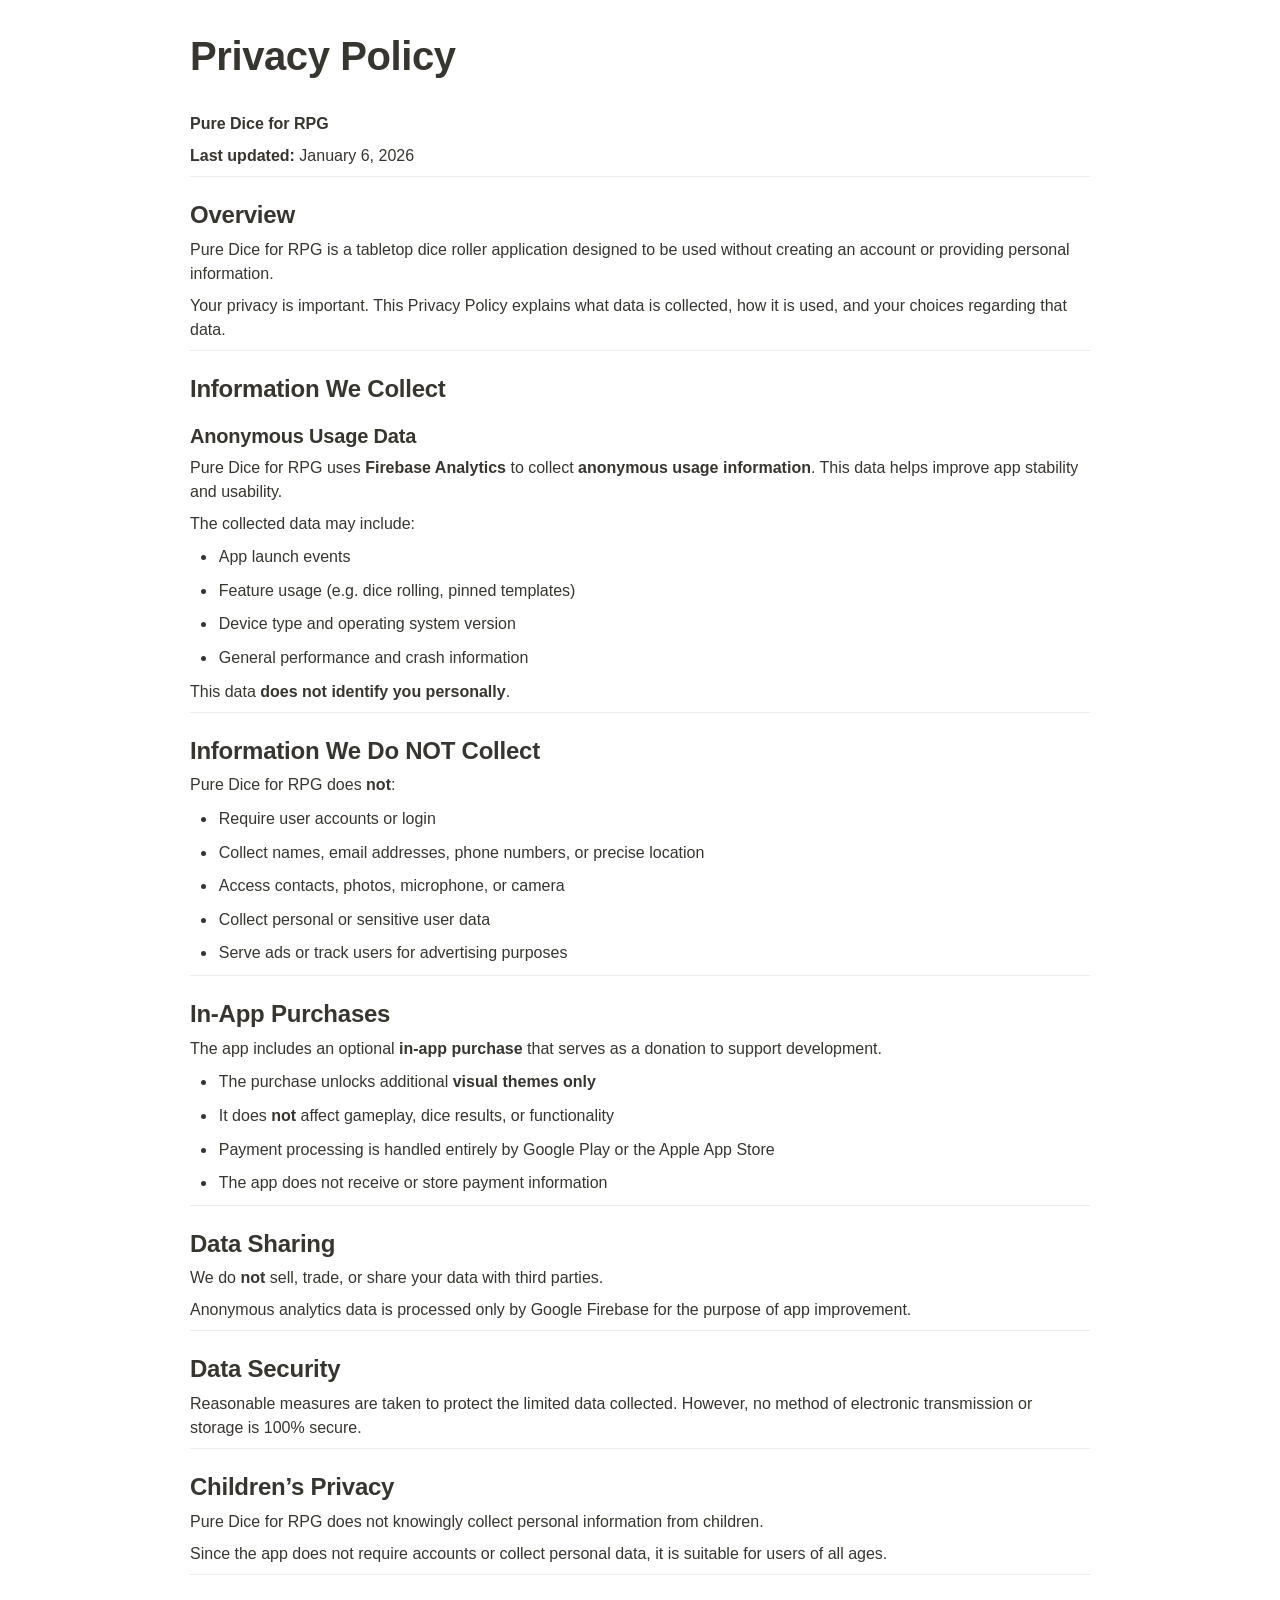
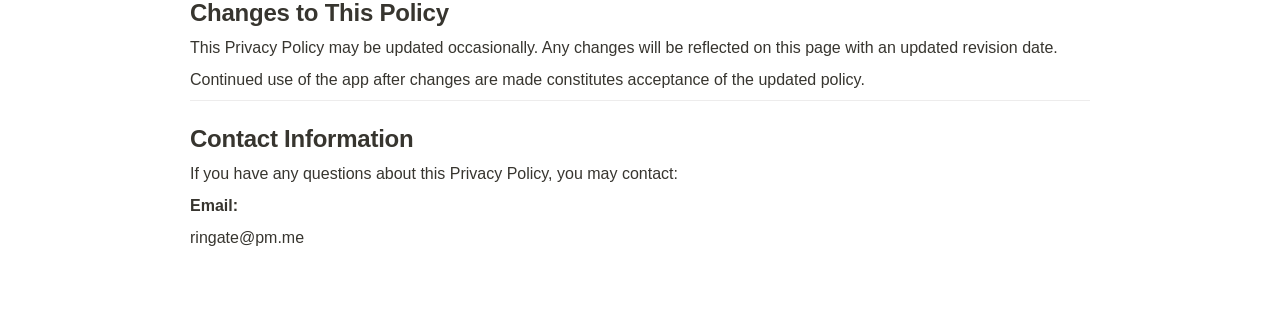
==== pure-dice-privacy.html @ 01a272df "added apps privacy policy files" ====
<html><head><meta http-equiv="Content-Type" content="text/html; charset=utf-8"/><title>Privacy Policy</title><style>
/* cspell:disable-file */
/* webkit printing magic: print all background colors */
html {
	-webkit-print-color-adjust: exact;
}
* {
	box-sizing: border-box;
	-webkit-print-color-adjust: exact;
}

html,
body {
	margin: 0;
	padding: 0;
}
@media only screen {
	body {
		margin: 2em auto;
		max-width: 900px;
		color: rgb(55, 53, 47);
	}
}

body {
	line-height: 1.5;
	white-space: pre-wrap;
}

a,
a.visited {
	color: inherit;
	text-decoration: underline;
}

.pdf-relative-link-path {
	font-size: 80%;
	color: #444;
}

h1,
h2,
h3 {
	letter-spacing: -0.01em;
	line-height: 1.2;
	font-weight: 600;
	margin-bottom: 0;
}

/* Override strong tags inside headings to maintain consistent weight */
h1 strong,
h2 strong,
h3 strong {
	font-weight: 600;
}

.page-title {
	font-size: 2.5rem;
	font-weight: 700;
	margin-top: 0;
	margin-bottom: 0.75em;
}

h1 {
	font-size: 1.875rem;
	margin-top: 1.875rem;
}

h2 {
	font-size: 1.5rem;
	margin-top: 1.5rem;
}

h3 {
	font-size: 1.25rem;
	margin-top: 1.25rem;
}

.source {
	border: 1px solid #ddd;
	border-radius: 3px;
	padding: 1.5em;
	word-break: break-all;
}

.callout {
	border-radius: 10px;
	padding: 1rem;
}

figure {
	margin: 1.25em 0;
	page-break-inside: avoid;
}

figcaption {
	opacity: 0.5;
	font-size: 85%;
	margin-top: 0.5em;
}

mark {
	background-color: transparent;
}

.indented {
	padding-left: 1.5em;
}

hr {
	background: transparent;
	display: block;
	width: 100%;
	height: 1px;
	visibility: visible;
	border: none;
	border-bottom: 1px solid rgba(55, 53, 47, 0.09);
}

img {
	max-width: 100%;
}

@media only print {
	img {
		max-height: 100vh;
		object-fit: contain;
	}
}

@page {
	margin: 1in;
}

.collection-content {
	font-size: 0.875rem;
}

.collection-content td {
	white-space: pre-wrap;
	word-break: break-word;
}

.column-list {
	display: flex;
	justify-content: space-between;
}

.column {
	padding: 0 1em;
}

.column:first-child {
	padding-left: 0;
}

.column:last-child {
	padding-right: 0;
}

.table_of_contents-item {
	display: block;
	font-size: 0.875rem;
	line-height: 1.3;
	padding: 0.125rem;
}

.table_of_contents-indent-1 {
	margin-left: 1.5rem;
}

.table_of_contents-indent-2 {
	margin-left: 3rem;
}

.table_of_contents-indent-3 {
	margin-left: 4.5rem;
}

.table_of_contents-link {
	text-decoration: none;
	opacity: 0.7;
	border-bottom: 1px solid rgba(55, 53, 47, 0.18);
}

table,
th,
td {
	border: 1px solid rgba(55, 53, 47, 0.09);
	border-collapse: collapse;
}

table {
	border-left: none;
	border-right: none;
}

th,
td {
	font-weight: normal;
	padding: 0.25em 0.5em;
	line-height: 1.5;
	min-height: 1.5em;
	text-align: left;
}

th {
	color: rgba(55, 53, 47, 0.6);
}

ol,
ul {
	margin: 0;
	margin-block-start: 0.6em;
	margin-block-end: 0.6em;
}

li > ol:first-child,
li > ul:first-child {
	margin-block-start: 0.6em;
}

ul > li {
	list-style: disc;
}

ul.to-do-list {
	padding-inline-start: 0;
}

ul.to-do-list > li {
	list-style: none;
}

.to-do-children-checked {
	text-decoration: line-through;
	opacity: 0.375;
}

ul.toggle > li {
	list-style: none;
}

ul {
	padding-inline-start: 1.7em;
}

ul > li {
	padding-left: 0.1em;
}

ol {
	padding-inline-start: 1.6em;
}

ol > li {
	padding-left: 0.2em;
}

.mono ol {
	padding-inline-start: 2em;
}

.mono ol > li {
	text-indent: -0.4em;
}

.toggle {
	padding-inline-start: 0em;
	list-style-type: none;
}

/* Indent toggle children */
.toggle > li > details {
	padding-left: 1.7em;
}

.toggle > li > details > summary {
	margin-left: -1.1em;
}

.selected-value {
	display: inline-block;
	padding: 0 0.5em;
	background: rgba(206, 205, 202, 0.5);
	border-radius: 3px;
	margin-right: 0.5em;
	margin-top: 0.3em;
	margin-bottom: 0.3em;
	white-space: nowrap;
}

.collection-title {
	display: inline-block;
	margin-right: 1em;
}

.page-description {
	margin-bottom: 2em;
}

.simple-table {
	margin-top: 1em;
	font-size: 0.875rem;
	empty-cells: show;
}
.simple-table td {
	height: 29px;
	min-width: 120px;
}

.simple-table th {
	height: 29px;
	min-width: 120px;
}

.simple-table-header-color {
	background: rgb(247, 246, 243);
	color: black;
}
.simple-table-header {
	font-weight: 500;
}

time {
	opacity: 0.5;
}

.icon {
	display: inline-flex;
	align-items: center;
	justify-content: center;
	max-width: 1.2em;
	max-height: 1.2em;
	text-decoration: none;
	vertical-align: text-bottom;
	margin-right: 0.5em;
}

img.icon {
	border-radius: 3px;
}

.callout img.notion-static-icon {
	width: 1em;
	height: 1em;
}

.callout p {
	margin: 0;
}

.callout h1,
.callout h2,
.callout h3 {
	margin: 0 0 0.6rem;
}

.user-icon {
	width: 1.5em;
	height: 1.5em;
	border-radius: 100%;
	margin-right: 0.5rem;
}

.user-icon-inner {
	font-size: 0.8em;
}

.text-icon {
	border: 1px solid #000;
	text-align: center;
}

.page-cover-image {
	display: block;
	object-fit: cover;
	width: 100%;
	max-height: 30vh;
}

.page-header-icon {
	font-size: 3rem;
	margin-bottom: 1rem;
}

.page-header-icon-with-cover {
	margin-top: -0.72em;
	margin-left: 0.07em;
}

.page-header-icon img {
	border-radius: 3px;
}

.link-to-page {
	margin: 1em 0;
	padding: 0;
	border: none;
	font-weight: 500;
}

p > .user {
	opacity: 0.5;
}

td > .user,
td > time {
	white-space: nowrap;
}

input[type="checkbox"] {
	transform: scale(1.5);
	margin-right: 0.6em;
	vertical-align: middle;
}

p {
	margin-top: 0.5em;
	margin-bottom: 0.5em;
}

.image {
	border: none;
	margin: 1.5em 0;
	padding: 0;
	border-radius: 0;
	text-align: center;
}

.code,
code {
	background: rgba(135, 131, 120, 0.15);
	border-radius: 3px;
	padding: 0.2em 0.4em;
	border-radius: 3px;
	font-size: 85%;
	tab-size: 2;
}

code {
	color: #eb5757;
}

.code {
	padding: 1.5em 1em;
}

.code-wrap {
	white-space: pre-wrap;
	word-break: break-all;
}

.code > code {
	background: none;
	padding: 0;
	font-size: 100%;
	color: inherit;
}

blockquote {
	font-size: 1em;
	margin: 1em 0;
	padding-left: 1em;
	border-left: 3px solid rgb(55, 53, 47);
}

blockquote.quote-large {
	font-size: 1.25em;
}

.bookmark {
	text-decoration: none;
	max-height: 8em;
	padding: 0;
	display: flex;
	width: 100%;
	align-items: stretch;
}

.bookmark-title {
	font-size: 0.85em;
	overflow: hidden;
	text-overflow: ellipsis;
	height: 1.75em;
	white-space: nowrap;
}

.bookmark-text {
	display: flex;
	flex-direction: column;
}

.bookmark-info {
	flex: 4 1 180px;
	padding: 12px 14px 14px;
	display: flex;
	flex-direction: column;
	justify-content: space-between;
}

.bookmark-image {
	width: 33%;
	flex: 1 1 180px;
	display: block;
	position: relative;
	object-fit: cover;
	border-radius: 1px;
}

.bookmark-description {
	color: rgba(55, 53, 47, 0.6);
	font-size: 0.75em;
	overflow: hidden;
	max-height: 4.5em;
	word-break: break-word;
}

.bookmark-href {
	font-size: 0.75em;
	margin-top: 0.25em;
}

.sans { font-family: ui-sans-serif, -apple-system, BlinkMacSystemFont, "Segoe UI Variable Display", "Segoe UI", Helvetica, "Apple Color Emoji", Arial, sans-serif, "Segoe UI Emoji", "Segoe UI Symbol"; }
.code { font-family: "SFMono-Regular", Menlo, Consolas, "PT Mono", "Liberation Mono", Courier, monospace; }
.serif { font-family: Lyon-Text, Georgia, ui-serif, serif; }
.mono { font-family: iawriter-mono, Nitti, Menlo, Courier, monospace; }
.pdf .sans { font-family: Inter, ui-sans-serif, -apple-system, BlinkMacSystemFont, "Segoe UI Variable Display", "Segoe UI", Helvetica, "Apple Color Emoji", Arial, sans-serif, "Segoe UI Emoji", "Segoe UI Symbol", 'Twemoji', 'Noto Color Emoji', 'Noto Sans CJK JP'; }
.pdf:lang(zh-CN) .sans { font-family: Inter, ui-sans-serif, -apple-system, BlinkMacSystemFont, "Segoe UI Variable Display", "Segoe UI", Helvetica, "Apple Color Emoji", Arial, sans-serif, "Segoe UI Emoji", "Segoe UI Symbol", 'Twemoji', 'Noto Color Emoji', 'Noto Sans CJK SC'; }
.pdf:lang(zh-TW) .sans { font-family: Inter, ui-sans-serif, -apple-system, BlinkMacSystemFont, "Segoe UI Variable Display", "Segoe UI", Helvetica, "Apple Color Emoji", Arial, sans-serif, "Segoe UI Emoji", "Segoe UI Symbol", 'Twemoji', 'Noto Color Emoji', 'Noto Sans CJK TC'; }
.pdf:lang(ko-KR) .sans { font-family: Inter, ui-sans-serif, -apple-system, BlinkMacSystemFont, "Segoe UI Variable Display", "Segoe UI", Helvetica, "Apple Color Emoji", Arial, sans-serif, "Segoe UI Emoji", "Segoe UI Symbol", 'Twemoji', 'Noto Color Emoji', 'Noto Sans CJK KR'; }
.pdf .code { font-family: Source Code Pro, "SFMono-Regular", Menlo, Consolas, "PT Mono", "Liberation Mono", Courier, monospace, 'Twemoji', 'Noto Color Emoji', 'Noto Sans Mono CJK JP'; }
.pdf:lang(zh-CN) .code { font-family: Source Code Pro, "SFMono-Regular", Menlo, Consolas, "PT Mono", "Liberation Mono", Courier, monospace, 'Twemoji', 'Noto Color Emoji', 'Noto Sans Mono CJK SC'; }
.pdf:lang(zh-TW) .code { font-family: Source Code Pro, "SFMono-Regular", Menlo, Consolas, "PT Mono", "Liberation Mono", Courier, monospace, 'Twemoji', 'Noto Color Emoji', 'Noto Sans Mono CJK TC'; }
.pdf:lang(ko-KR) .code { font-family: Source Code Pro, "SFMono-Regular", Menlo, Consolas, "PT Mono", "Liberation Mono", Courier, monospace, 'Twemoji', 'Noto Color Emoji', 'Noto Sans Mono CJK KR'; }
.pdf .serif { font-family: PT Serif, Lyon-Text, Georgia, ui-serif, serif, 'Twemoji', 'Noto Color Emoji', 'Noto Serif CJK JP'; }
.pdf:lang(zh-CN) .serif { font-family: PT Serif, Lyon-Text, Georgia, ui-serif, serif, 'Twemoji', 'Noto Color Emoji', 'Noto Serif CJK SC'; }
.pdf:lang(zh-TW) .serif { font-family: PT Serif, Lyon-Text, Georgia, ui-serif, serif, 'Twemoji', 'Noto Color Emoji', 'Noto Serif CJK TC'; }
.pdf:lang(ko-KR) .serif { font-family: PT Serif, Lyon-Text, Georgia, ui-serif, serif, 'Twemoji', 'Noto Color Emoji', 'Noto Serif CJK KR'; }
.pdf .mono { font-family: PT Mono, iawriter-mono, Nitti, Menlo, Courier, monospace, 'Twemoji', 'Noto Color Emoji', 'Noto Sans Mono CJK JP'; }
.pdf:lang(zh-CN) .mono { font-family: PT Mono, iawriter-mono, Nitti, Menlo, Courier, monospace, 'Twemoji', 'Noto Color Emoji', 'Noto Sans Mono CJK SC'; }
.pdf:lang(zh-TW) .mono { font-family: PT Mono, iawriter-mono, Nitti, Menlo, Courier, monospace, 'Twemoji', 'Noto Color Emoji', 'Noto Sans Mono CJK TC'; }
.pdf:lang(ko-KR) .mono { font-family: PT Mono, iawriter-mono, Nitti, Menlo, Courier, monospace, 'Twemoji', 'Noto Color Emoji', 'Noto Sans Mono CJK KR'; }
.highlight-default {
	color: rgba(44, 44, 43, 1);
}
.highlight-gray {
	color: rgba(125, 122, 117, 1);
	fill: rgba(125, 122, 117, 1);
}
.highlight-brown {
	color: rgba(159, 118, 90, 1);
	fill: rgba(159, 118, 90, 1);
}
.highlight-orange {
	color: rgba(210, 123, 45, 1);
	fill: rgba(210, 123, 45, 1);
}
.highlight-yellow {
	color: rgba(203, 148, 52, 1);
	fill: rgba(203, 148, 52, 1);
}
.highlight-teal {
	color: rgba(80, 148, 110, 1);
	fill: rgba(80, 148, 110, 1);
}
.highlight-blue {
	color: rgba(56, 125, 201, 1);
	fill: rgba(56, 125, 201, 1);
}
.highlight-purple {
	color: rgba(154, 107, 180, 1);
	fill: rgba(154, 107, 180, 1);
}
.highlight-pink {
	color: rgba(193, 76, 138, 1);
	fill: rgba(193, 76, 138, 1);
}
.highlight-red {
	color: rgba(207, 81, 72, 1);
	fill: rgba(207, 81, 72, 1);
}
.highlight-default_background {
	color: rgba(44, 44, 43, 1);
}
.highlight-gray_background {
	background: rgba(42, 28, 0, 0.07);
}
.highlight-brown_background {
	background: rgba(139, 46, 0, 0.086);
}
.highlight-orange_background {
	background: rgba(224, 101, 1, 0.129);
}
.highlight-yellow_background {
	background: rgba(211, 168, 0, 0.137);
}
.highlight-teal_background {
	background: rgba(0, 100, 45, 0.09);
}
.highlight-blue_background {
	background: rgba(0, 124, 215, 0.094);
}
.highlight-purple_background {
	background: rgba(102, 0, 178, 0.078);
}
.highlight-pink_background {
	background: rgba(197, 0, 93, 0.086);
}
.highlight-red_background {
	background: rgba(223, 22, 0, 0.094);
}
.block-color-default {
	color: inherit;
	fill: inherit;
}
.block-color-gray {
	color: rgba(125, 122, 117, 1);
	fill: rgba(125, 122, 117, 1);
}
.block-color-brown {
	color: rgba(159, 118, 90, 1);
	fill: rgba(159, 118, 90, 1);
}
.block-color-orange {
	color: rgba(210, 123, 45, 1);
	fill: rgba(210, 123, 45, 1);
}
.block-color-yellow {
	color: rgba(203, 148, 52, 1);
	fill: rgba(203, 148, 52, 1);
}
.block-color-teal {
	color: rgba(80, 148, 110, 1);
	fill: rgba(80, 148, 110, 1);
}
.block-color-blue {
	color: rgba(56, 125, 201, 1);
	fill: rgba(56, 125, 201, 1);
}
.block-color-purple {
	color: rgba(154, 107, 180, 1);
	fill: rgba(154, 107, 180, 1);
}
.block-color-pink {
	color: rgba(193, 76, 138, 1);
	fill: rgba(193, 76, 138, 1);
}
.block-color-red {
	color: rgba(207, 81, 72, 1);
	fill: rgba(207, 81, 72, 1);
}
.block-color-default_background {
	color: inherit;
	fill: inherit;
}
.block-color-gray_background {
	background: rgba(240, 239, 237, 1);
}
.block-color-brown_background {
	background: rgba(245, 237, 233, 1);
}
.block-color-orange_background {
	background: rgba(251, 235, 222, 1);
}
.block-color-yellow_background {
	background: rgba(249, 243, 220, 1);
}
.block-color-teal_background {
	background: rgba(232, 241, 236, 1);
}
.block-color-blue_background {
	background: rgba(229, 242, 252, 1);
}
.block-color-purple_background {
	background: rgba(243, 235, 249, 1);
}
.block-color-pink_background {
	background: rgba(250, 233, 241, 1);
}
.block-color-red_background {
	background: rgba(252, 233, 231, 1);
}
.select-value-color-default { background-color: rgba(42, 28, 0, 0.07); }
.select-value-color-gray { background-color: rgba(28, 19, 1, 0.11); }
.select-value-color-brown { background-color: rgba(127, 51, 0, 0.156); }
.select-value-color-orange { background-color: rgba(196, 88, 0, 0.203); }
.select-value-color-yellow { background-color: rgba(209, 156, 0, 0.282); }
.select-value-color-green { background-color: rgba(0, 96, 38, 0.156); }
.select-value-color-blue { background-color: rgba(0, 118, 217, 0.203); }
.select-value-color-purple { background-color: rgba(92, 0, 163, 0.141); }
.select-value-color-pink { background-color: rgba(183, 0, 78, 0.152); }
.select-value-color-red { background-color: rgba(206, 24, 0, 0.164); }

.checkbox {
	display: inline-flex;
	vertical-align: text-bottom;
	width: 16;
	height: 16;
	background-size: 16px;
	margin-left: 2px;
	margin-right: 5px;
}

.checkbox-on {
	background-image: url("data:image/svg+xml;charset=UTF-8,%3Csvg%20width%3D%2216%22%20height%3D%2216%22%20viewBox%3D%220%200%2016%2016%22%20fill%3D%22none%22%20xmlns%3D%22http%3A%2F%2Fwww.w3.org%2F2000%2Fsvg%22%3E%0A%3Crect%20width%3D%2216%22%20height%3D%2216%22%20fill%3D%22%2358A9D7%22%2F%3E%0A%3Cpath%20d%3D%22M6.71429%2012.2852L14%204.9995L12.7143%203.71436L6.71429%209.71378L3.28571%206.2831L2%207.57092L6.71429%2012.2852Z%22%20fill%3D%22white%22%2F%3E%0A%3C%2Fsvg%3E");
}

.checkbox-off {
	background-image: url("data:image/svg+xml;charset=UTF-8,%3Csvg%20width%3D%2216%22%20height%3D%2216%22%20viewBox%3D%220%200%2016%2016%22%20fill%3D%22none%22%20xmlns%3D%22http%3A%2F%2Fwww.w3.org%2F2000%2Fsvg%22%3E%0A%3Crect%20x%3D%220.75%22%20y%3D%220.75%22%20width%3D%2214.5%22%20height%3D%2214.5%22%20fill%3D%22white%22%20stroke%3D%22%2336352F%22%20stroke-width%3D%221.5%22%2F%3E%0A%3C%2Fsvg%3E");
}
	
</style></head><body><article id="2e079e33-dd80-802b-8406-ffb6bb690358" class="page sans"><header><h1 class="page-title" dir="auto">Privacy Policy</h1><p class="page-description" dir="auto"></p></header><div class="page-body"><div style="display:contents" dir="auto"><p id="2e079e33-dd80-80cd-8b45-fa867254e386" class=""><strong>Pure Dice for RPG</strong></p></div><div style="display:contents" dir="auto"><p id="2e079e33-dd80-80ff-a22a-d921731cfc8f" class=""><strong>Last updated:</strong> January 6, 2026</p></div><div style="display:contents" dir="auto"><hr id="2e079e33-dd80-80d3-9ea9-f9191be0c58d"/></div><div style="display:contents" dir="auto"><h2 id="2e079e33-dd80-80d0-9f65-f1f23b6f54e2" class="">Overview</h2></div><div style="display:contents" dir="auto"><p id="2e079e33-dd80-8092-b1a4-f45a4619bb4d" class="">Pure Dice for RPG is a tabletop dice roller application designed to be used without creating an account or providing personal information.</p></div><div style="display:contents" dir="auto"><p id="2e079e33-dd80-808e-8303-f38be6cb784c" class="">Your privacy is important. This Privacy Policy explains what data is collected, how it is used, and your choices regarding that data.</p></div><div style="display:contents" dir="auto"><hr id="2e079e33-dd80-8036-8c69-c78446ec236e"/></div><div style="display:contents" dir="auto"><h2 id="2e079e33-dd80-805c-a717-c9c1a1da8623" class="">Information We Collect</h2></div><div style="display:contents" dir="auto"><h3 id="2e079e33-dd80-80b4-a2f1-fc4a1e0ae9ff" class="">Anonymous Usage Data</h3></div><div style="display:contents" dir="auto"><p id="2e079e33-dd80-800d-94a5-d520d16b9658" class="">Pure Dice for RPG uses <strong>Firebase Analytics</strong> to collect <strong>anonymous usage information</strong>. This data helps improve app stability and usability.</p></div><div style="display:contents" dir="auto"><p id="2e079e33-dd80-806a-9fd2-d4e5cfcc6349" class="">The collected data may include:</p></div><div style="display:contents" dir="auto"><ul id="2e079e33-dd80-808a-b5e3-cfc00bf03279" class="bulleted-list"><li style="list-style-type:disc">App launch events</li></ul></div><div style="display:contents" dir="auto"><ul id="2e079e33-dd80-8015-990b-fe275cf9040d" class="bulleted-list"><li style="list-style-type:disc">Feature usage (e.g. dice rolling, pinned templates)</li></ul></div><div style="display:contents" dir="auto"><ul id="2e079e33-dd80-8070-9bfa-c14894e67bab" class="bulleted-list"><li style="list-style-type:disc">Device type and operating system version</li></ul></div><div style="display:contents" dir="auto"><ul id="2e079e33-dd80-80a0-8145-e62c0e334314" class="bulleted-list"><li style="list-style-type:disc">General performance and crash information</li></ul></div><div style="display:contents" dir="auto"><p id="2e079e33-dd80-80f0-9189-fb961410873b" class="">This data <strong>does not identify you personally</strong>.</p></div><div style="display:contents" dir="auto"><hr id="2e079e33-dd80-8010-bc53-d11839e84ec4"/></div><div style="display:contents" dir="auto"><h2 id="2e079e33-dd80-809e-a8bd-e5a377354299" class="">Information We Do NOT Collect</h2></div><div style="display:contents" dir="auto"><p id="2e079e33-dd80-80c1-aa4c-d8d2f10448c8" class="">Pure Dice for RPG does <strong>not</strong>:</p></div><div style="display:contents" dir="auto"><ul id="2e079e33-dd80-809d-bcf6-db97c8980123" class="bulleted-list"><li style="list-style-type:disc">Require user accounts or login</li></ul></div><div style="display:contents" dir="auto"><ul id="2e079e33-dd80-8020-81ef-c8a4145fb9a7" class="bulleted-list"><li style="list-style-type:disc">Collect names, email addresses, phone numbers, or precise location</li></ul></div><div style="display:contents" dir="auto"><ul id="2e079e33-dd80-803b-a036-d6a98cc94842" class="bulleted-list"><li style="list-style-type:disc">Access contacts, photos, microphone, or camera</li></ul></div><div style="display:contents" dir="auto"><ul id="2e079e33-dd80-80aa-84fd-f80282c13db5" class="bulleted-list"><li style="list-style-type:disc">Collect personal or sensitive user data</li></ul></div><div style="display:contents" dir="auto"><ul id="2e079e33-dd80-80ff-82f8-f3e485deb9e9" class="bulleted-list"><li style="list-style-type:disc">Serve ads or track users for advertising purposes</li></ul></div><div style="display:contents" dir="auto"><hr id="2e079e33-dd80-80dc-a5e1-d35019b6d735"/></div><div style="display:contents" dir="auto"><h2 id="2e079e33-dd80-80ef-a6c8-cec54cc08c93" class="">In-App Purchases</h2></div><div style="display:contents" dir="auto"><p id="2e079e33-dd80-8080-a3ab-efe116b1446d" class="">The app includes an optional <strong>in-app purchase</strong> that serves as a donation to support development.</p></div><div style="display:contents" dir="auto"><ul id="2e079e33-dd80-8075-ba66-f5efc97f837d" class="bulleted-list"><li style="list-style-type:disc">The purchase unlocks additional <strong>visual themes only</strong></li></ul></div><div style="display:contents" dir="auto"><ul id="2e079e33-dd80-8004-bbc3-ded72a154cc6" class="bulleted-list"><li style="list-style-type:disc">It does <strong>not</strong> affect gameplay, dice results, or functionality</li></ul></div><div style="display:contents" dir="auto"><ul id="2e079e33-dd80-80ee-ac51-fb37a61e6014" class="bulleted-list"><li style="list-style-type:disc">Payment processing is handled entirely by Google Play or the Apple App Store</li></ul></div><div style="display:contents" dir="auto"><ul id="2e079e33-dd80-80a8-b30a-f8104642a06a" class="bulleted-list"><li style="list-style-type:disc">The app does not receive or store payment information</li></ul></div><div style="display:contents" dir="auto"><hr id="2e079e33-dd80-8036-82f3-dc6e5af2e7fb"/></div><div style="display:contents" dir="auto"><h2 id="2e079e33-dd80-8072-a43c-faf2a30c41c9" class="">Data Sharing</h2></div><div style="display:contents" dir="auto"><p id="2e079e33-dd80-8090-8db2-d6a1d0f9f606" class="">We do <strong>not</strong> sell, trade, or share your data with third parties.</p></div><div style="display:contents" dir="auto"><p id="2e079e33-dd80-80e1-a2c8-eb5f3f236998" class="">Anonymous analytics data is processed only by Google Firebase for the purpose of app improvement.</p></div><div style="display:contents" dir="auto"><hr id="2e079e33-dd80-802b-aa29-fed7be2e30e4"/></div><div style="display:contents" dir="auto"><h2 id="2e079e33-dd80-8083-9db9-c9633ff9eab7" class="">Data Security</h2></div><div style="display:contents" dir="auto"><p id="2e079e33-dd80-804d-ab30-cf0043e4ab62" class="">Reasonable measures are taken to protect the limited data collected. However, no method of electronic transmission or storage is 100% secure.</p></div><div style="display:contents" dir="auto"><hr id="2e079e33-dd80-802e-9ba0-ebb9f50dcd32"/></div><div style="display:contents" dir="auto"><h2 id="2e079e33-dd80-809e-98a5-dd69f8650de4" class="">Children’s Privacy</h2></div><div style="display:contents" dir="auto"><p id="2e079e33-dd80-80da-ac89-fc2db9672783" class="">Pure Dice for RPG does not knowingly collect personal information from children.</p></div><div style="display:contents" dir="auto"><p id="2e079e33-dd80-802b-a1b9-eae3afa94b9d" class="">Since the app does not require accounts or collect personal data, it is suitable for users of all ages.</p></div><div style="display:contents" dir="auto"><hr id="2e079e33-dd80-8040-9cdd-c673e7957cdc"/></div><div style="display:contents" dir="auto"><h2 id="2e079e33-dd80-8078-9836-c1fab22262ad" class="">Changes to This Policy</h2></div><div style="display:contents" dir="auto"><p id="2e079e33-dd80-8014-b68b-c2749167f2c7" class="">This Privacy Policy may be updated occasionally. Any changes will be reflected on this page with an updated revision date.</p></div><div style="display:contents" dir="auto"><p id="2e079e33-dd80-801c-8af2-eea269f71129" class="">Continued use of the app after changes are made constitutes acceptance of the updated policy.</p></div><div style="display:contents" dir="auto"><hr id="2e079e33-dd80-8043-993d-e7a9ce9b7965"/></div><div style="display:contents" dir="auto"><h2 id="2e079e33-dd80-8091-b678-eb8ddb436cdb" class="">Contact Information</h2></div><div style="display:contents" dir="auto"><p id="2e079e33-dd80-8013-902e-ca85fd7fb3cd" class="">If you have any questions about this Privacy Policy, you may contact:</p></div><div style="display:contents" dir="auto"><p id="2e079e33-dd80-80a4-9ca0-f0085cb9b402" class=""><strong>Email:</strong></p></div><div style="display:contents" dir="auto"><p id="2e079e33-dd80-80bf-b61f-ed4ee5dbb1df" class="">ringate@pm.me</p></div><div style="display:contents" dir="auto"><p id="2e079e33-dd80-80ea-9754-d940a1aff094" class="">
</p></div></div></article><span class="sans" style="font-size:14px;padding-top:2em"></span></body></html>
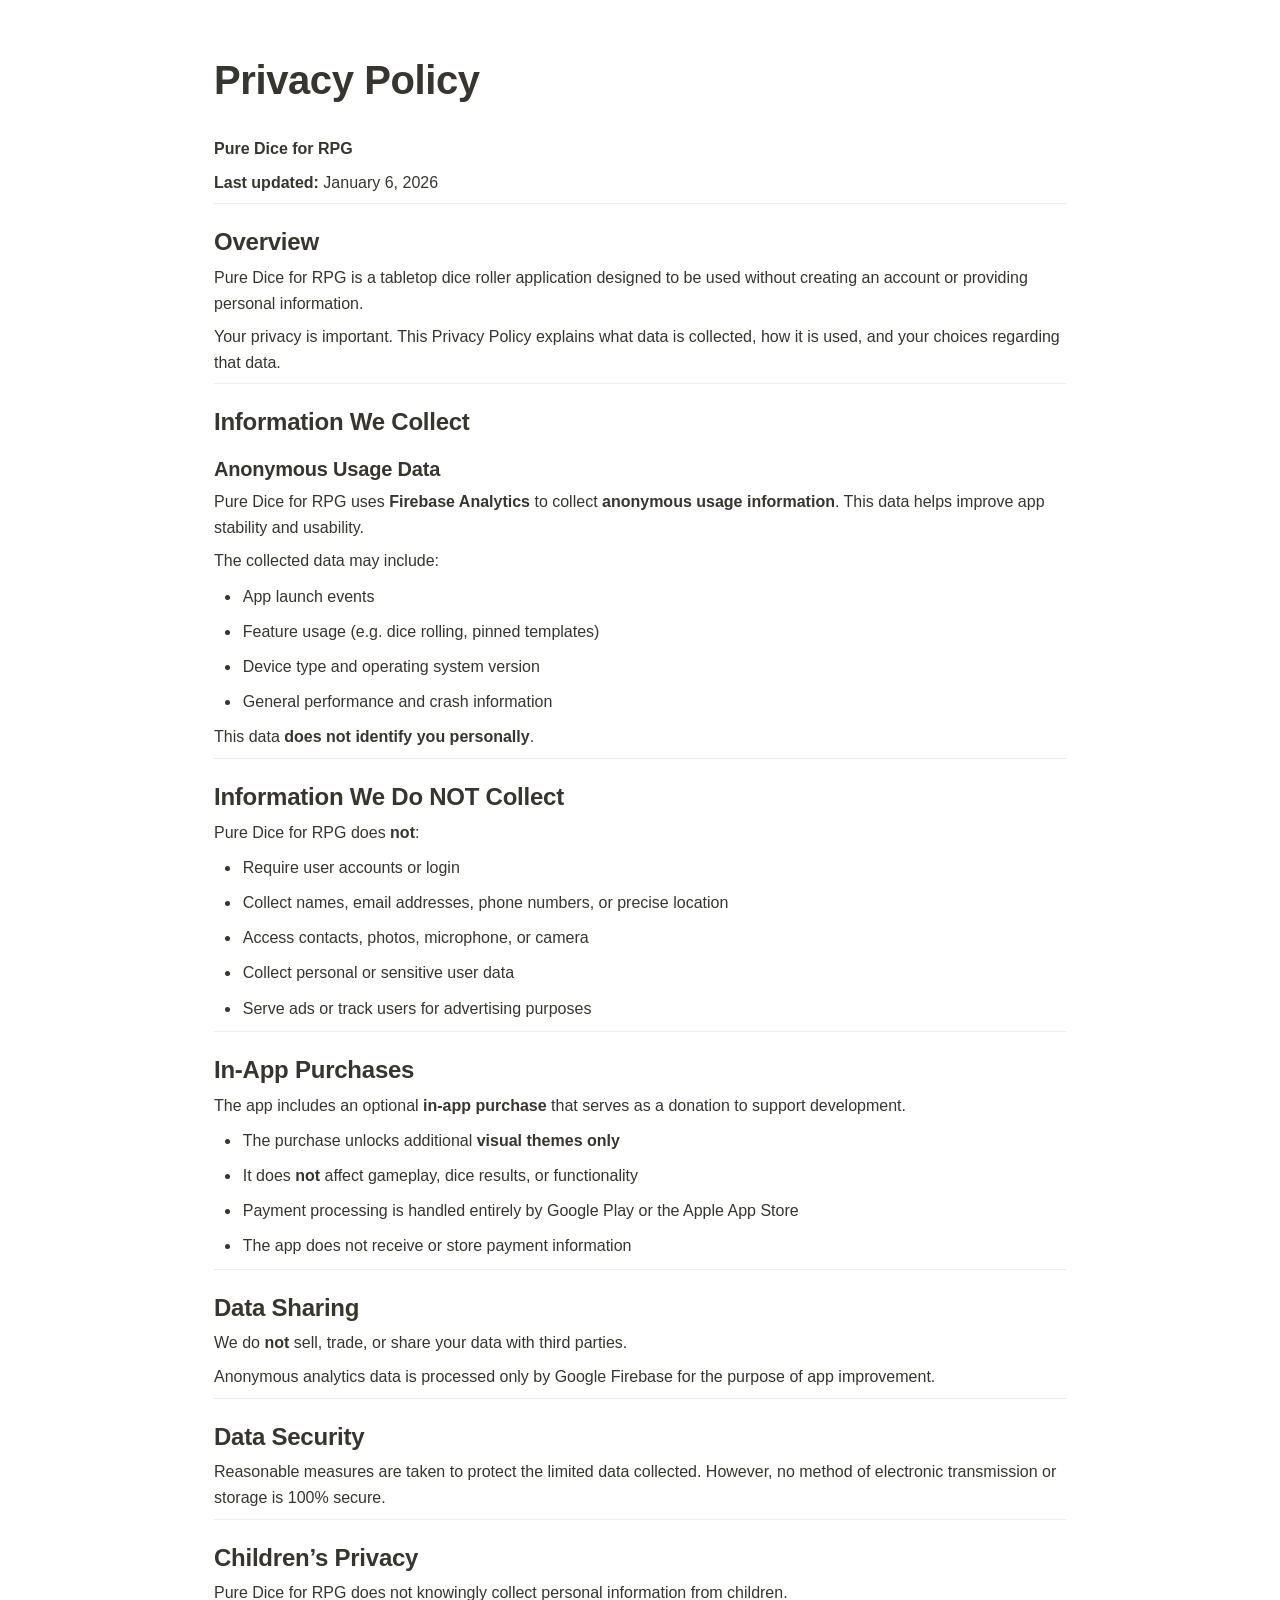
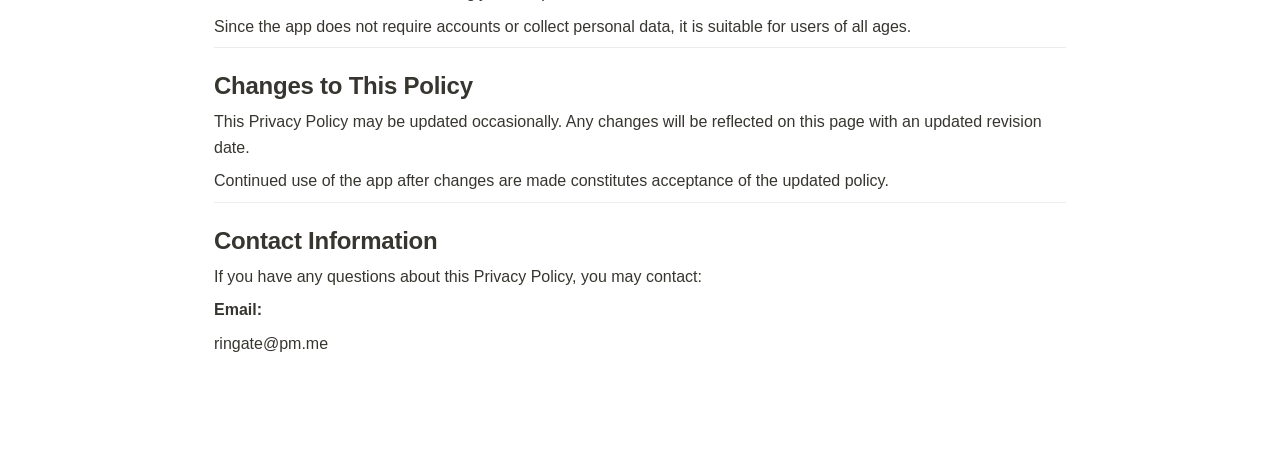
==== commit 35fa1b11: "css updates" ====
--- a/pure-dice-privacy.html
+++ b/pure-dice-privacy.html
@@ -1,4 +1,4 @@
-<html><head><meta http-equiv="Content-Type" content="text/html; charset=utf-8"/><title>Privacy Policy</title><style>
+<html><head><meta http-equiv="Content-Type" content="text/html; charset=utf-8"/><meta name="viewport" content="width=device-width, initial-scale=1.0" /><title>Privacy Policy</title><style>
 /* cspell:disable-file */
 /* webkit printing magic: print all background colors */
 html {
@@ -9,10 +9,14 @@
 	-webkit-print-color-adjust: exact;
 }
 
-html,
 body {
-	margin: 0;
-	padding: 0;
+	font-family: -apple-system, BlinkMacSystemFont, "Segoe UI", Roboto, Oxygen,
+                 Ubuntu, Cantarell, "Helvetica Neue", Arial, sans-serif;
+    line-height: 1.6;
+	white-space: pre-wrap;
+    max-width: 900px;
+    margin: 0 auto;
+    padding: 24px;
 }
 @media only screen {
 	body {
@@ -20,11 +24,6 @@
 		max-width: 900px;
 		color: rgb(55, 53, 47);
 	}
-}
-
-body {
-	line-height: 1.5;
-	white-space: pre-wrap;
 }
 
 a,
